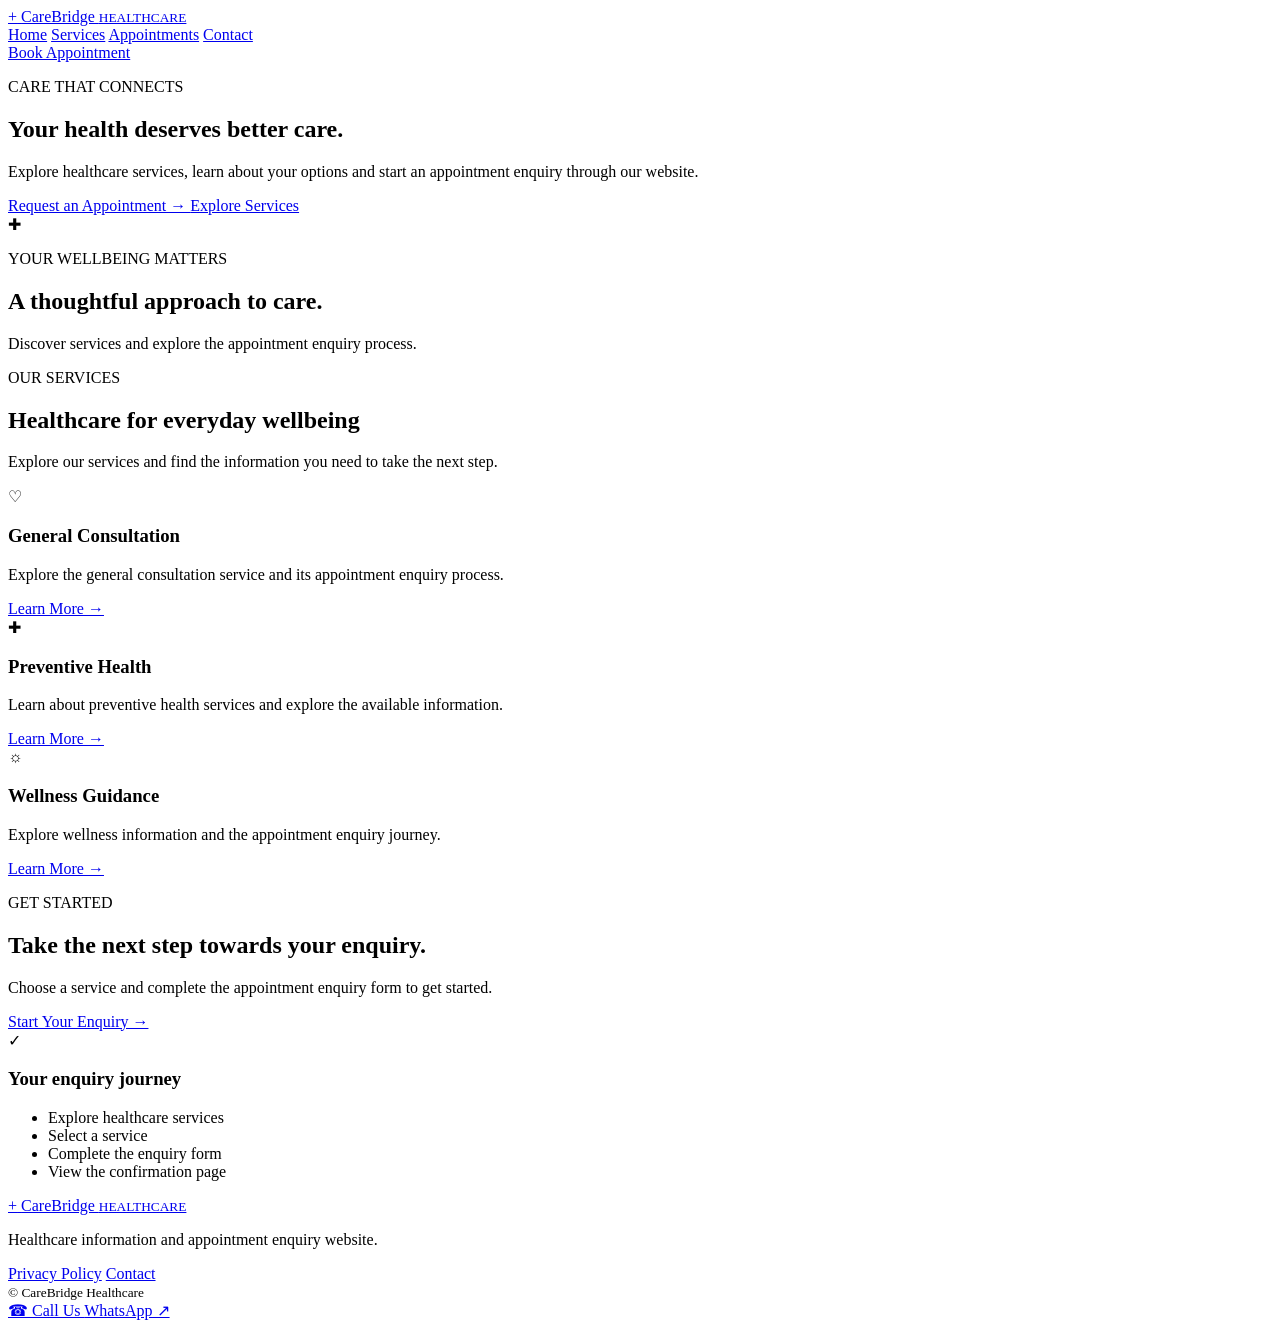
==== index.html @ a7797cac "Create index.html" ====
<!DOCTYPE html>
<html lang="en">
<head>
  <meta charset="UTF-8">
  <meta name="viewport" content="width=device-width, initial-scale=1.0">
  <title>CareBridge Healthcare | Quality Care</title>
  <meta name="description" content="Explore healthcare services and appointment enquiries at CareBridge Healthcare.">
  <link rel="stylesheet" href="assets/style.css">

  <!-- Google Tag Manager code yahan baad mein add karenge -->
  <script>
    window.dataLayer = window.dataLayer || [];
    window.dataLayer.push({
      event: "demo_page_context",
      page_type: "home"
    });
  </script>
</head>

<body>

  <header class="site-header">
    <a href="index.html" class="brand">
      <span class="brand-icon">+</span>
      <span>CareBridge <small>HEALTHCARE</small></span>
    </a>

    <nav class="navigation">
      <a href="index.html" class="active">Home</a>
      <a href="services.html">Services</a>
      <a href="appointment.html">Appointments</a>
      <a href="contact.html">Contact</a>
    </nav>

    <a href="appointment.html"
       class="button button-primary"
       data-track="header_book_appointment">
      Book Appointment
    </a>
  </header>

  <main>
    <section class="hero">
      <div class="hero-content">
        <p class="eyebrow">CARE THAT CONNECTS</p>

        <h1>Your health deserves <span>better care.</span></h1>

        <p class="hero-description">
          Explore healthcare services, learn about your options
          and start an appointment enquiry through our website.
        </p>

        <div class="hero-actions">
          <a href="appointment.html"
             class="button button-primary"
             data-track="hero_book_appointment">
            Request an Appointment →
          </a>

          <a href="services.html"
             class="text-link"
             data-track="hero_view_services">
            Explore Services
          </a>
        </div>
      </div>

      <div class="hero-visual">
        <div class="health-card">
          <div class="health-symbol">✚</div>
          <p class="eyebrow">YOUR WELLBEING MATTERS</p>
          <h2>A thoughtful approach to care.</h2>
          <p>
            Discover services and explore the appointment
            enquiry process.
          </p>
        </div>
      </div>
    </section>

    <section class="section services-section">
      <div class="section-heading">
        <p class="eyebrow">OUR SERVICES</p>
        <h2>Healthcare for everyday wellbeing</h2>
        <p>
          Explore our services and find the information
          you need to take the next step.
        </p>
      </div>

      <div class="service-grid">
        <article class="service-card">
          <div class="service-icon mint">♡</div>
          <h3>General Consultation</h3>
          <p>
            Explore the general consultation service and
            its appointment enquiry process.
          </p>
          <a href="services.html#general"
             class="card-link"
             data-track="service_general_click">
            Learn More →
          </a>
        </article>

        <article class="service-card">
          <div class="service-icon peach">✚</div>
          <h3>Preventive Health</h3>
          <p>
            Learn about preventive health services and
            explore the available information.
          </p>
          <a href="services.html#preventive"
             class="card-link"
             data-track="service_preventive_click">
            Learn More →
          </a>
        </article>

        <article class="service-card">
          <div class="service-icon blue">☼</div>
          <h3>Wellness Guidance</h3>
          <p>
            Explore wellness information and the
            appointment enquiry journey.
          </p>
          <a href="services.html#wellness"
             class="card-link"
             data-track="service_wellness_click">
            Learn More →
          </a>
        </article>
      </div>
    </section>

    <section class="section appointment-section">
      <div class="appointment-content">
        <p class="eyebrow">GET STARTED</p>
        <h2>Take the next step towards your enquiry.</h2>
        <p>
          Choose a service and complete the appointment
          enquiry form to get started.
        </p>

        <a href="appointment.html"
           class="button button-primary"
           data-track="homepage_appointment_cta">
          Start Your Enquiry →
        </a>
      </div>

      <div class="appointment-panel">
        <div class="panel-icon">✓</div>
        <h3>Your enquiry journey</h3>
        <ul>
          <li>Explore healthcare services</li>
          <li>Select a service</li>
          <li>Complete the enquiry form</li>
          <li>View the confirmation page</li>
        </ul>
      </div>
    </section>
  </main>

  <footer class="site-footer">
    <a href="index.html" class="brand footer-brand">
      <span class="brand-icon">+</span>
      <span>CareBridge <small>HEALTHCARE</small></span>
    </a>

    <p>
      Healthcare information and appointment enquiry website.
    </p>

    <div class="footer-links">
      <a href="privacy.html">Privacy Policy</a>
      <a href="contact.html">Contact</a>
    </div>

    <small>© <span id="current-year"></span> CareBridge Healthcare</small>
  </footer>

  <div class="sticky-contact">
    <a href="tel:+911234567890"
       data-track="phone_click"
       data-contact-type="phone">
      ☎ Call Us
    </a>

    <a href="https://wa.me/911234567890"
       target="_blank"
       rel="noopener"
       data-track="whatsapp_click"
       data-contact-type="whatsapp">
      WhatsApp ↗
    </a>
  </div>

  <script src="assets/site.js"></script>
</body>
</html>
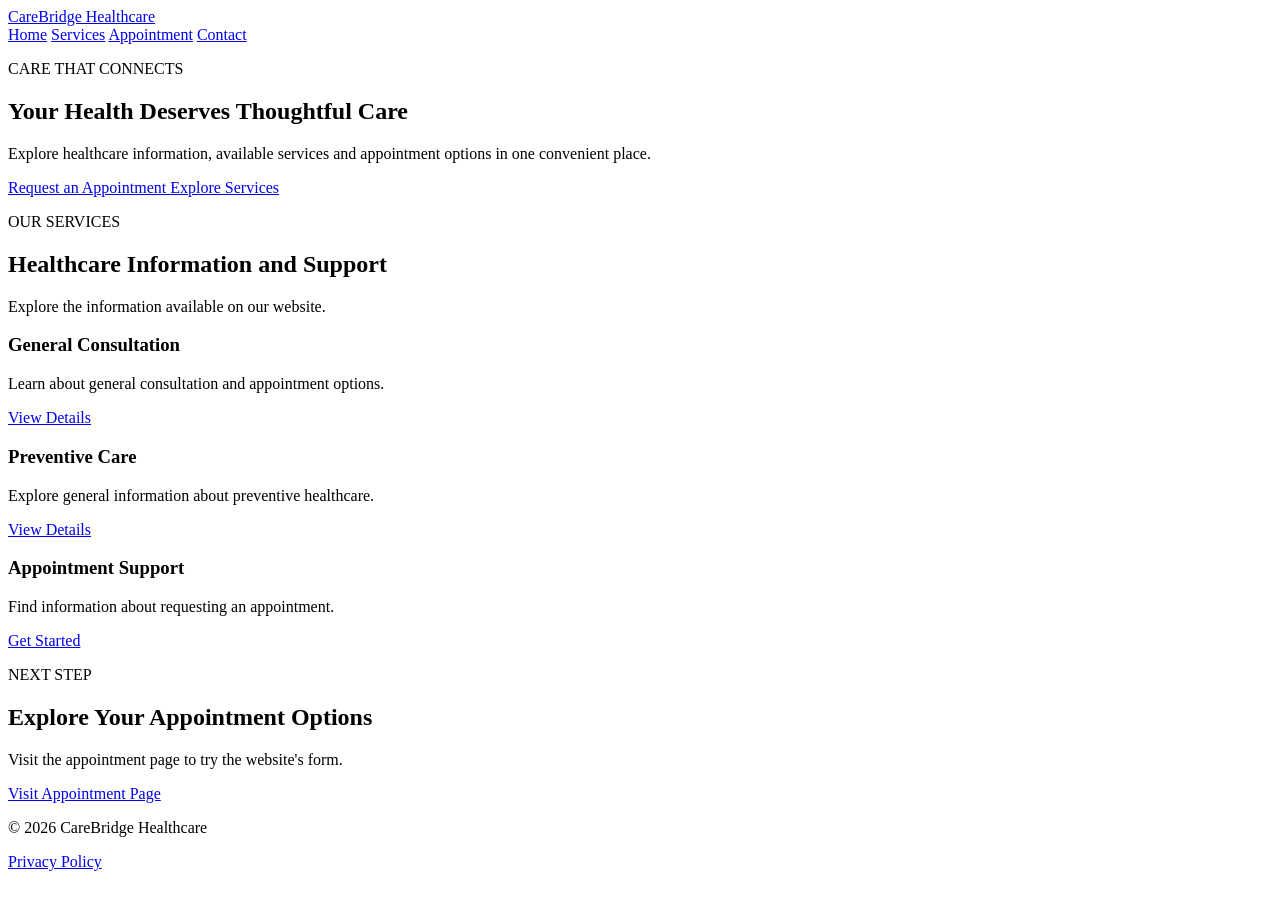
==== commit d0716cad: "Update index.html" ====
--- a/index.html
+++ b/index.html
@@ -4,200 +4,139 @@
 <head>
   <meta charset="UTF-8">
   <meta name="viewport" content="width=device-width, initial-scale=1.0">
+
   <title>CareBridge Healthcare | Quality Care</title>
-  <meta name="description" content="Explore healthcare services and appointment enquiries at CareBridge Healthcare.">
+  <meta name="description" content="Explore healthcare services and appointment information at CareBridge Healthcare.">
+
+  <!-- Google Tag Manager -->
+  <script>
+    (function(w,d,s,l,i){w[l]=w[l]||[];w[l].push({'gtm.start':
+    new Date().getTime(),event:'gtm.js'});var f=d.getElementsByTagName(s)[0],
+    j=d.createElement(s),dl=l!='dataLayer'?'&l='+l:'';j.async=true;j.src=
+    'https://www.googletagmanager.com/gtm.js?id='+i+dl;f.parentNode.insertBefore(j,f);
+    })(window,document,'script','dataLayer','GTM-T838QF4X');
+  </script>
+  <!-- End Google Tag Manager -->
+
   <link rel="stylesheet" href="assets/style.css">
-
-  <!-- Google Tag Manager code yahan baad mein add karenge -->
-  <script>
-    window.dataLayer = window.dataLayer || [];
-    window.dataLayer.push({
-      event: "demo_page_context",
-      page_type: "home"
-    });
-  </script>
 </head>
 
 <body>
+  <!-- Google Tag Manager (noscript) -->
+  <noscript>
+    <iframe
+      src="https://www.googletagmanager.com/ns.html?id=GTM-T838QF4X"
+      height="0"
+      width="0"
+      style="display:none;visibility:hidden">
+    </iframe>
+  </noscript>
+  <!-- End Google Tag Manager (noscript) -->
 
   <header class="site-header">
-    <a href="index.html" class="brand">
-      <span class="brand-icon">+</span>
-      <span>CareBridge <small>HEALTHCARE</small></span>
-    </a>
+    <div class="container nav-wrap">
+      <a class="brand" href="index.html">CareBridge Healthcare</a>
 
-    <nav class="navigation">
-      <a href="index.html" class="active">Home</a>
-      <a href="services.html">Services</a>
-      <a href="appointment.html">Appointments</a>
-      <a href="contact.html">Contact</a>
-    </nav>
-
-    <a href="appointment.html"
-       class="button button-primary"
-       data-track="header_book_appointment">
-      Book Appointment
-    </a>
+      <nav aria-label="Main navigation">
+        <a href="index.html">Home</a>
+        <a href="services.html">Services</a>
+        <a href="appointment.html">Appointment</a>
+        <a href="contact.html">Contact</a>
+      </nav>
+    </div>
   </header>
 
   <main>
     <section class="hero">
-      <div class="hero-content">
-        <p class="eyebrow">CARE THAT CONNECTS</p>
+      <div class="container hero-content">
+        <div>
+          <p class="eyebrow">CARE THAT CONNECTS</p>
+          <h1>Your Health Deserves Thoughtful Care</h1>
+          <p>
+            Explore healthcare information, available services and
+            appointment options in one convenient place.
+          </p>
 
-        <h1>Your health deserves <span>better care.</span></h1>
+          <div class="hero-actions">
+            <a class="btn btn-primary" href="appointment.html"
+               data-track="appointment_click">
+              Request an Appointment
+            </a>
 
-        <p class="hero-description">
-          Explore healthcare services, learn about your options
-          and start an appointment enquiry through our website.
-        </p>
-
-        <div class="hero-actions">
-          <a href="appointment.html"
-             class="button button-primary"
-             data-track="hero_book_appointment">
-            Request an Appointment →
-          </a>
-
-          <a href="services.html"
-             class="text-link"
-             data-track="hero_view_services">
-            Explore Services
-          </a>
-        </div>
-      </div>
-
-      <div class="hero-visual">
-        <div class="health-card">
-          <div class="health-symbol">✚</div>
-          <p class="eyebrow">YOUR WELLBEING MATTERS</p>
-          <h2>A thoughtful approach to care.</h2>
-          <p>
-            Discover services and explore the appointment
-            enquiry process.
-          </p>
+            <a class="btn btn-secondary" href="services.html"
+               data-track="services_click">
+              Explore Services
+            </a>
+          </div>
         </div>
       </div>
     </section>
 
-    <section class="section services-section">
-      <div class="section-heading">
-        <p class="eyebrow">OUR SERVICES</p>
-        <h2>Healthcare for everyday wellbeing</h2>
-        <p>
-          Explore our services and find the information
-          you need to take the next step.
-        </p>
-      </div>
+    <section class="section">
+      <div class="container">
+        <div class="section-heading">
+          <p class="eyebrow">OUR SERVICES</p>
+          <h2>Healthcare Information and Support</h2>
+          <p>Explore the information available on our website.</p>
+        </div>
 
-      <div class="service-grid">
-        <article class="service-card">
-          <div class="service-icon mint">♡</div>
-          <h3>General Consultation</h3>
-          <p>
-            Explore the general consultation service and
-            its appointment enquiry process.
-          </p>
-          <a href="services.html#general"
-             class="card-link"
-             data-track="service_general_click">
-            Learn More →
-          </a>
-        </article>
+        <div class="service-grid">
+          <article class="service-card">
+            <h3>General Consultation</h3>
+            <p>Learn about general consultation and appointment options.</p>
+            <a href="services.html"
+               data-track="service_click"
+               data-service="general_consultation">
+              View Details
+            </a>
+          </article>
 
-        <article class="service-card">
-          <div class="service-icon peach">✚</div>
-          <h3>Preventive Health</h3>
-          <p>
-            Learn about preventive health services and
-            explore the available information.
-          </p>
-          <a href="services.html#preventive"
-             class="card-link"
-             data-track="service_preventive_click">
-            Learn More →
-          </a>
-        </article>
+          <article class="service-card">
+            <h3>Preventive Care</h3>
+            <p>Explore general information about preventive healthcare.</p>
+            <a href="services.html"
+               data-track="service_click"
+               data-service="preventive_care">
+              View Details
+            </a>
+          </article>
 
-        <article class="service-card">
-          <div class="service-icon blue">☼</div>
-          <h3>Wellness Guidance</h3>
-          <p>
-            Explore wellness information and the
-            appointment enquiry journey.
-          </p>
-          <a href="services.html#wellness"
-             class="card-link"
-             data-track="service_wellness_click">
-            Learn More →
-          </a>
-        </article>
+          <article class="service-card">
+            <h3>Appointment Support</h3>
+            <p>Find information about requesting an appointment.</p>
+            <a href="appointment.html"
+               data-track="appointment_click">
+              Get Started
+            </a>
+          </article>
+        </div>
       </div>
     </section>
 
-    <section class="section appointment-section">
-      <div class="appointment-content">
-        <p class="eyebrow">GET STARTED</p>
-        <h2>Take the next step towards your enquiry.</h2>
-        <p>
-          Choose a service and complete the appointment
-          enquiry form to get started.
-        </p>
+    <section class="section section-soft">
+      <div class="container cta-box">
+        <div>
+          <p class="eyebrow">NEXT STEP</p>
+          <h2>Explore Your Appointment Options</h2>
+          <p>Visit the appointment page to try the website's form.</p>
+        </div>
 
-        <a href="appointment.html"
-           class="button button-primary"
-           data-track="homepage_appointment_cta">
-          Start Your Enquiry →
+        <a class="btn btn-primary" href="appointment.html"
+           data-track="appointment_click">
+          Visit Appointment Page
         </a>
-      </div>
-
-      <div class="appointment-panel">
-        <div class="panel-icon">✓</div>
-        <h3>Your enquiry journey</h3>
-        <ul>
-          <li>Explore healthcare services</li>
-          <li>Select a service</li>
-          <li>Complete the enquiry form</li>
-          <li>View the confirmation page</li>
-        </ul>
       </div>
     </section>
   </main>
 
   <footer class="site-footer">
-    <a href="index.html" class="brand footer-brand">
-      <span class="brand-icon">+</span>
-      <span>CareBridge <small>HEALTHCARE</small></span>
-    </a>
-
-    <p>
-      Healthcare information and appointment enquiry website.
-    </p>
-
-    <div class="footer-links">
+    <div class="container footer-content">
+      <p>© 2026 CareBridge Healthcare</p>
       <a href="privacy.html">Privacy Policy</a>
-      <a href="contact.html">Contact</a>
     </div>
-
-    <small>© <span id="current-year"></span> CareBridge Healthcare</small>
   </footer>
 
-  <div class="sticky-contact">
-    <a href="tel:+911234567890"
-       data-track="phone_click"
-       data-contact-type="phone">
-      ☎ Call Us
-    </a>
-
-    <a href="https://wa.me/911234567890"
-       target="_blank"
-       rel="noopener"
-       data-track="whatsapp_click"
-       data-contact-type="whatsapp">
-      WhatsApp ↗
-    </a>
-  </div>
-
+  <!-- Website tracking JavaScript will be added separately -->
   <script src="assets/site.js"></script>
 </body>
 </html>
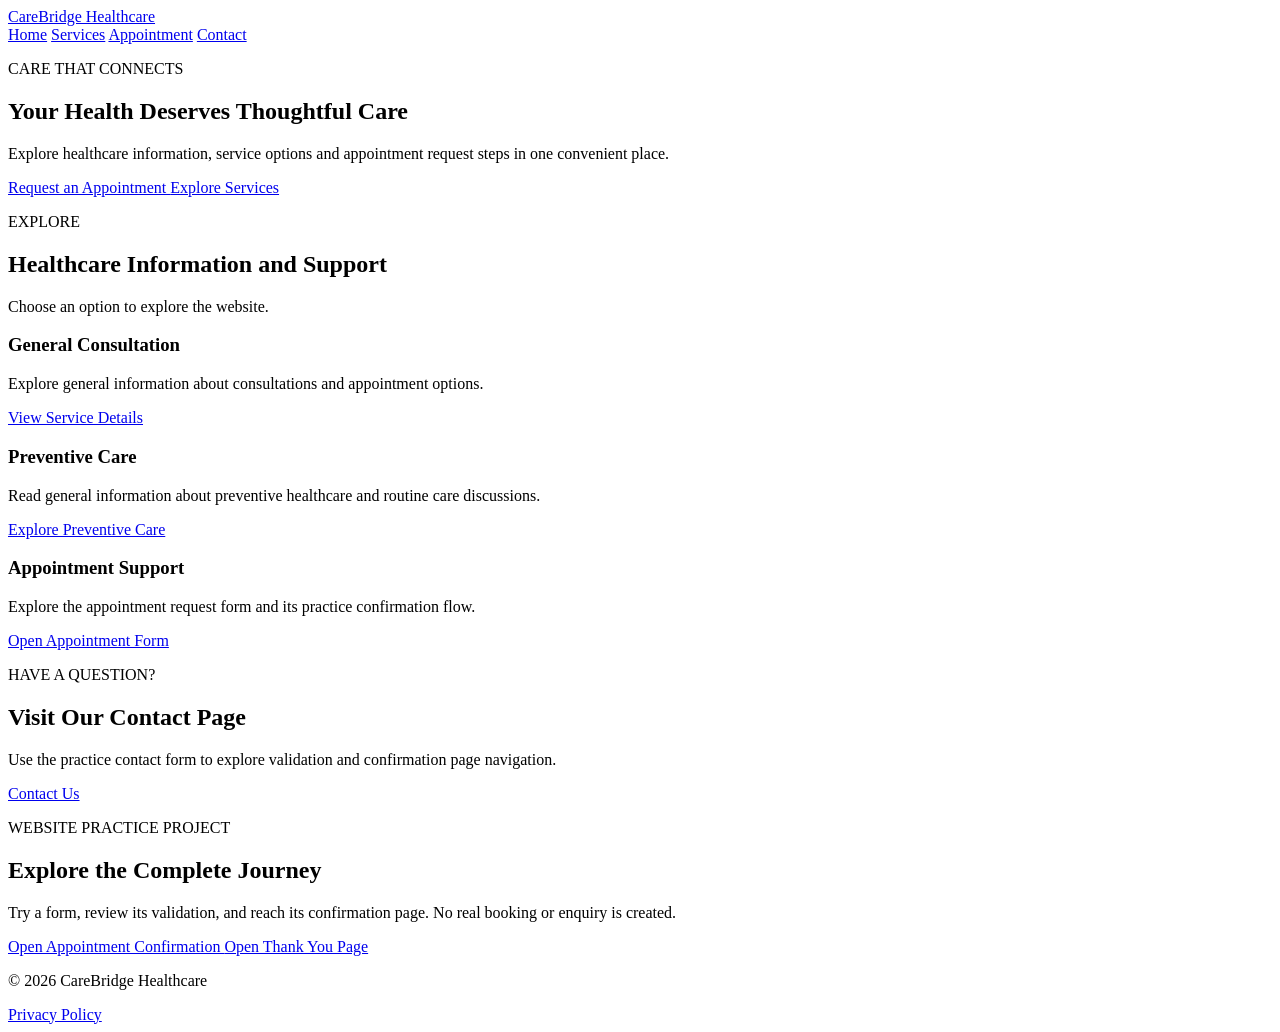
==== commit 08dad45f: "Update index.html" ====
--- a/index.html
+++ b/index.html
@@ -4,9 +4,8 @@
 <head>
   <meta charset="UTF-8">
   <meta name="viewport" content="width=device-width, initial-scale=1.0">
-
-  <title>CareBridge Healthcare | Quality Care</title>
-  <meta name="description" content="Explore healthcare services and appointment information at CareBridge Healthcare.">
+  <title>CareBridge Healthcare | Healthcare Information</title>
+  <meta name="description" content="Explore healthcare information, service options and appointment form practice at CareBridge Healthcare.">
 
   <!-- Google Tag Manager -->
   <script>
@@ -24,21 +23,16 @@
 <body>
   <!-- Google Tag Manager (noscript) -->
   <noscript>
-    <iframe
-      src="https://www.googletagmanager.com/ns.html?id=GTM-T838QF4X"
-      height="0"
-      width="0"
-      style="display:none;visibility:hidden">
-    </iframe>
+    <iframe src="https://www.googletagmanager.com/ns.html?id=GTM-T838QF4X"
+      height="0" width="0" style="display:none;visibility:hidden"></iframe>
   </noscript>
   <!-- End Google Tag Manager (noscript) -->
 
   <header class="site-header">
     <div class="container nav-wrap">
       <a class="brand" href="index.html">CareBridge Healthcare</a>
-
       <nav aria-label="Main navigation">
-        <a href="index.html">Home</a>
+        <a href="index.html" aria-current="page">Home</a>
         <a href="services.html">Services</a>
         <a href="appointment.html">Appointment</a>
         <a href="contact.html">Contact</a>
@@ -53,17 +47,19 @@
           <p class="eyebrow">CARE THAT CONNECTS</p>
           <h1>Your Health Deserves Thoughtful Care</h1>
           <p>
-            Explore healthcare information, available services and
-            appointment options in one convenient place.
+            Explore healthcare information, service options and
+            appointment request steps in one convenient place.
           </p>
 
           <div class="hero-actions">
-            <a class="btn btn-primary" href="appointment.html"
+            <a class="btn btn-primary"
+               href="appointment.html"
                data-track="appointment_click">
               Request an Appointment
             </a>
 
-            <a class="btn btn-secondary" href="services.html"
+            <a class="btn btn-secondary"
+               href="services.html"
                data-track="services_click">
               Explore Services
             </a>
@@ -75,38 +71,47 @@
     <section class="section">
       <div class="container">
         <div class="section-heading">
-          <p class="eyebrow">OUR SERVICES</p>
+          <p class="eyebrow">EXPLORE</p>
           <h2>Healthcare Information and Support</h2>
-          <p>Explore the information available on our website.</p>
+          <p>Choose an option to explore the website.</p>
         </div>
 
         <div class="service-grid">
           <article class="service-card">
             <h3>General Consultation</h3>
-            <p>Learn about general consultation and appointment options.</p>
+            <p>
+              Explore general information about consultations
+              and appointment options.
+            </p>
             <a href="services.html"
                data-track="service_click"
                data-service="general_consultation">
-              View Details
+              View Service Details
             </a>
           </article>
 
           <article class="service-card">
             <h3>Preventive Care</h3>
-            <p>Explore general information about preventive healthcare.</p>
+            <p>
+              Read general information about preventive healthcare
+              and routine care discussions.
+            </p>
             <a href="services.html"
                data-track="service_click"
                data-service="preventive_care">
-              View Details
+              Explore Preventive Care
             </a>
           </article>
 
           <article class="service-card">
             <h3>Appointment Support</h3>
-            <p>Find information about requesting an appointment.</p>
+            <p>
+              Explore the appointment request form and its
+              practice confirmation flow.
+            </p>
             <a href="appointment.html"
                data-track="appointment_click">
-              Get Started
+              Open Appointment Form
             </a>
           </article>
         </div>
@@ -116,15 +121,46 @@
     <section class="section section-soft">
       <div class="container cta-box">
         <div>
-          <p class="eyebrow">NEXT STEP</p>
-          <h2>Explore Your Appointment Options</h2>
-          <p>Visit the appointment page to try the website's form.</p>
+          <p class="eyebrow">HAVE A QUESTION?</p>
+          <h2>Visit Our Contact Page</h2>
+          <p>
+            Use the practice contact form to explore validation
+            and confirmation page navigation.
+          </p>
         </div>
 
-        <a class="btn btn-primary" href="appointment.html"
-           data-track="appointment_click">
-          Visit Appointment Page
+        <a class="btn btn-primary"
+           href="contact.html"
+           data-track="contact_click">
+          Contact Us
         </a>
+      </div>
+    </section>
+
+    <section class="section">
+      <div class="container">
+        <div class="section-heading">
+          <p class="eyebrow">WEBSITE PRACTICE PROJECT</p>
+          <h2>Explore the Complete Journey</h2>
+          <p>
+            Try a form, review its validation, and reach its
+            confirmation page. No real booking or enquiry is created.
+          </p>
+        </div>
+
+        <div class="hero-actions" style="justify-content:center">
+          <a class="btn btn-secondary"
+             href="appointment-confirmation.html"
+             data-track="appointment_confirmation_test">
+            Open Appointment Confirmation
+          </a>
+
+          <a class="btn btn-secondary"
+             href="thank-you.html"
+             data-track="thankyou_test">
+            Open Thank You Page
+          </a>
+        </div>
       </div>
     </section>
   </main>
@@ -136,7 +172,6 @@
     </div>
   </footer>
 
-  <!-- Website tracking JavaScript will be added separately -->
   <script src="assets/site.js"></script>
 </body>
 </html>
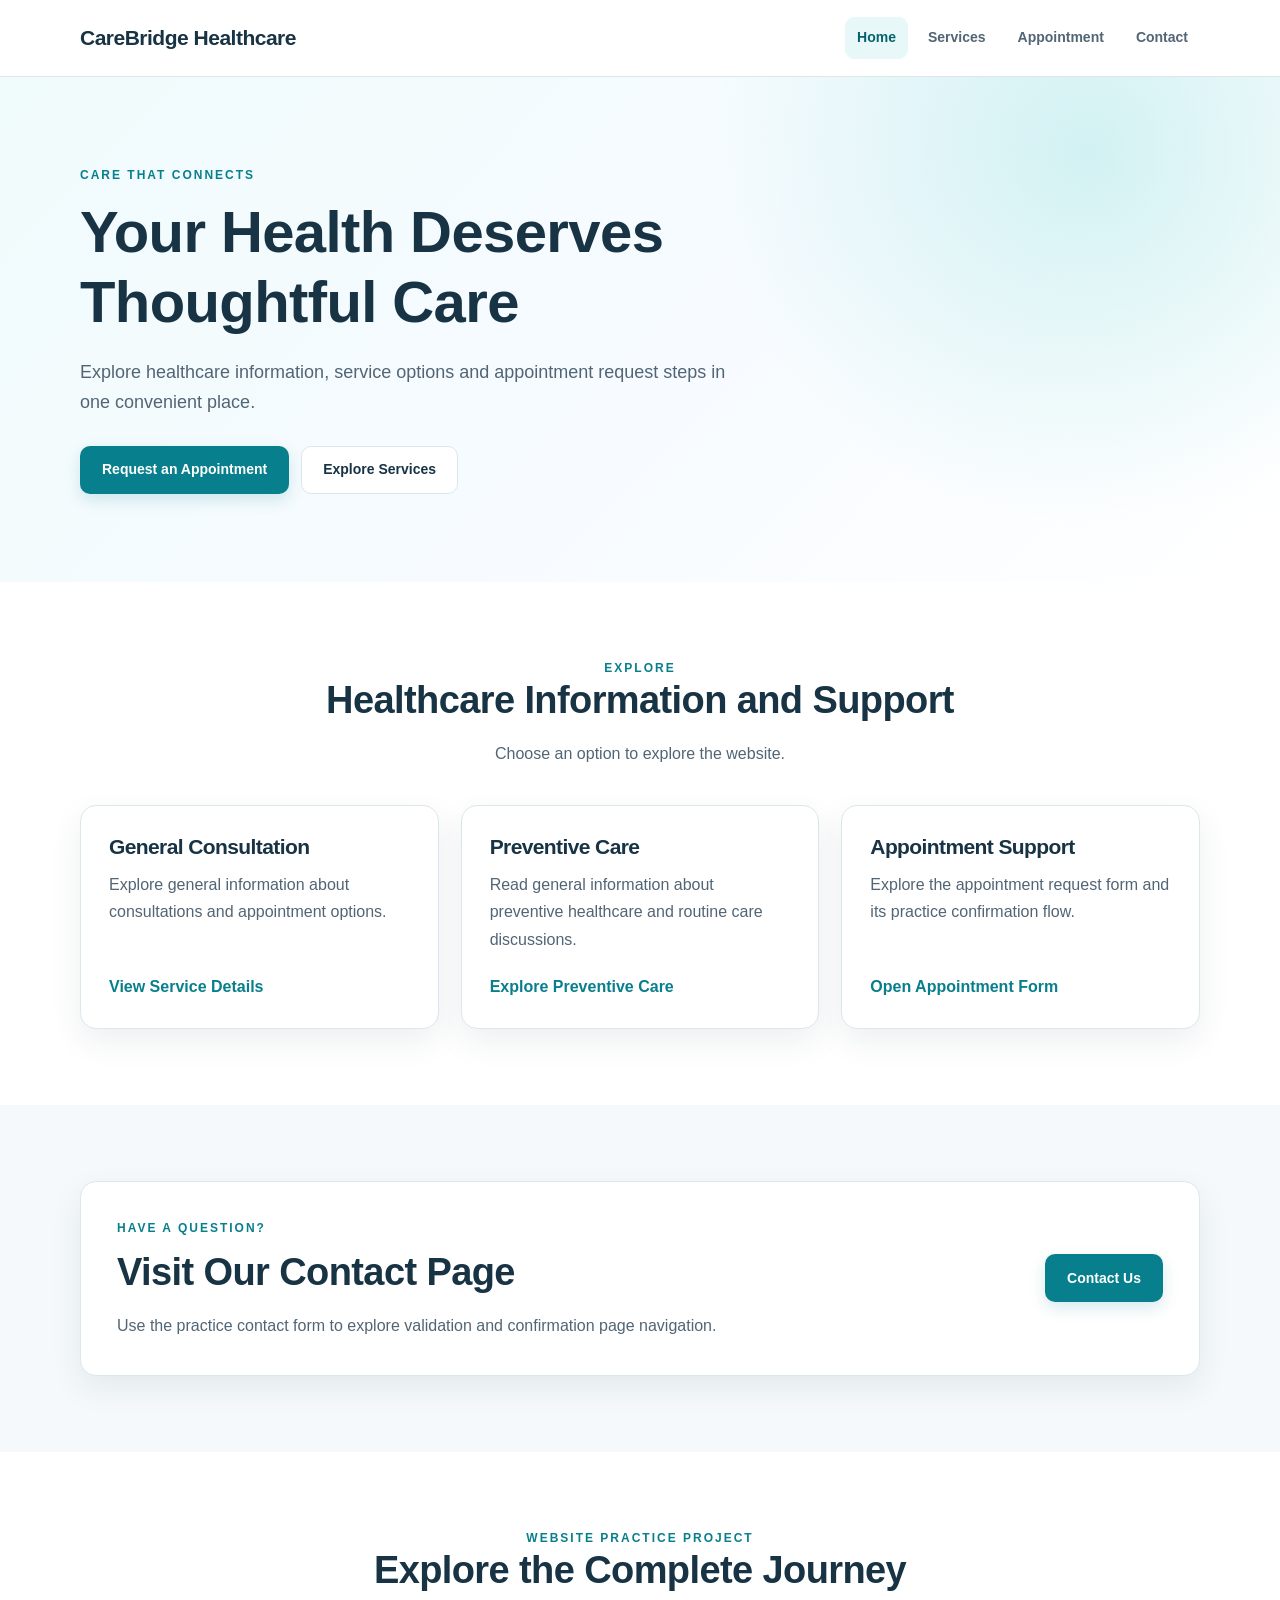
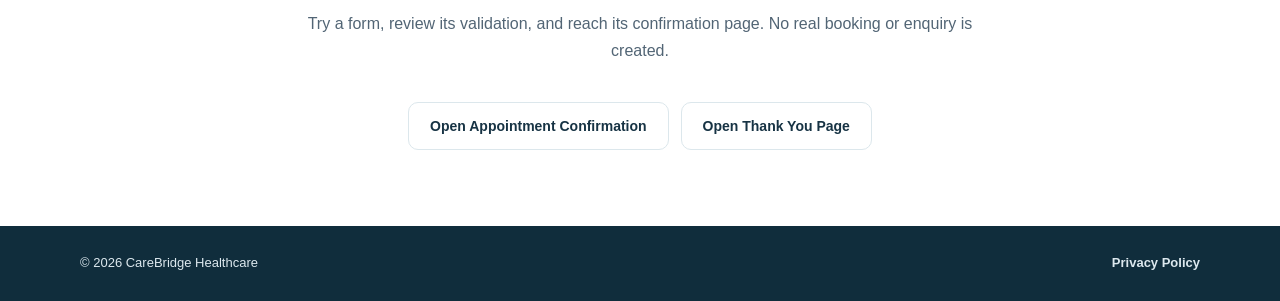
==== commit 3147b1f7: "Update index.html" ====
--- a/index.html
+++ b/index.html
@@ -4,6 +4,7 @@
 <head>
   <meta charset="UTF-8">
   <meta name="viewport" content="width=device-width, initial-scale=1.0">
+
   <title>CareBridge Healthcare | Healthcare Information</title>
   <meta name="description" content="Explore healthcare information, service options and appointment form practice at CareBridge Healthcare.">
 
@@ -17,7 +18,8 @@
   </script>
   <!-- End Google Tag Manager -->
 
-  <link rel="stylesheet" href="assets/style.css">
+  <!-- CSS file is in the repository root -->
+  <link rel="stylesheet" href="style.css">
 </head>
 
 <body>
@@ -31,6 +33,7 @@
   <header class="site-header">
     <div class="container nav-wrap">
       <a class="brand" href="index.html">CareBridge Healthcare</a>
+
       <nav aria-label="Main navigation">
         <a href="index.html" aria-current="page">Home</a>
         <a href="services.html">Services</a>
@@ -172,6 +175,7 @@
     </div>
   </footer>
 
-  <script src="assets/site.js"></script>
+  <!-- JavaScript file is in the repository root -->
+  <script src="site.js"></script>
 </body>
 </html>
--- a/style.css
+++ b/style.css
@@ -0,0 +1,595 @@
+
+/* =========================================
+   CareBridge Healthcare - Main Stylesheet
+   ========================================= */
+
+:root {
+  --primary: #087f8c;
+  --primary-dark: #06636d;
+  --secondary: #e8f7f7;
+  --heading: #173344;
+  --text: #526575;
+  --background: #ffffff;
+  --surface: #f5f9fb;
+  --border: #dce7ec;
+  --success: #147d55;
+  --shadow: 0 12px 32px rgba(23, 51, 68, 0.08);
+  --radius: 16px;
+  --container: 1120px;
+}
+
+* {
+  box-sizing: border-box;
+}
+
+html {
+  scroll-behavior: smooth;
+}
+
+body {
+  margin: 0;
+  font-family: Arial, Helvetica, sans-serif;
+  color: var(--text);
+  background: var(--background);
+  line-height: 1.7;
+}
+
+img {
+  display: block;
+  max-width: 100%;
+}
+
+a {
+  color: var(--primary);
+  text-decoration: none;
+}
+
+a:hover {
+  color: var(--primary-dark);
+}
+
+button,
+input,
+select,
+textarea {
+  font: inherit;
+}
+
+button,
+a {
+  -webkit-tap-highlight-color: transparent;
+}
+
+:focus-visible {
+  outline: 3px solid #f0b429;
+  outline-offset: 3px;
+}
+
+.container {
+  width: min(var(--container), calc(100% - 40px));
+  margin-inline: auto;
+}
+
+/* Header and navigation */
+
+.site-header {
+  position: sticky;
+  top: 0;
+  z-index: 100;
+  background: rgba(255, 255, 255, 0.97);
+  border-bottom: 1px solid var(--border);
+  backdrop-filter: blur(12px);
+}
+
+.nav-wrap {
+  min-height: 76px;
+  display: flex;
+  align-items: center;
+  justify-content: space-between;
+  gap: 24px;
+}
+
+.brand {
+  color: var(--heading);
+  font-size: 21px;
+  font-weight: 800;
+  letter-spacing: -0.5px;
+  white-space: nowrap;
+}
+
+.site-header nav {
+  display: flex;
+  align-items: center;
+  justify-content: flex-end;
+  flex-wrap: wrap;
+  gap: 8px;
+}
+
+.site-header nav a {
+  color: var(--text);
+  font-size: 14px;
+  font-weight: 700;
+  padding: 9px 12px;
+  border-radius: 9px;
+  transition: background 0.2s ease, color 0.2s ease;
+}
+
+.site-header nav a:hover,
+.site-header nav a[aria-current="page"] {
+  color: var(--primary-dark);
+  background: var(--secondary);
+}
+
+/* Hero section */
+
+.hero {
+  position: relative;
+  overflow: hidden;
+  padding: 88px 0;
+  background:
+    radial-gradient(
+      circle at 85% 15%,
+      rgba(110, 214, 210, 0.28),
+      transparent 32%
+    ),
+    linear-gradient(135deg, #f0fbfc 0%, #f7fbff 55%, #ffffff 100%);
+}
+
+.hero-content {
+  position: relative;
+  z-index: 1;
+}
+
+.hero-content > div {
+  max-width: 760px;
+}
+
+.eyebrow {
+  margin: 0 0 12px;
+  color: var(--primary);
+  font-size: 12px;
+  font-weight: 800;
+  letter-spacing: 2px;
+  text-transform: uppercase;
+}
+
+h1,
+h2,
+h3 {
+  color: var(--heading);
+  line-height: 1.2;
+  letter-spacing: -0.6px;
+}
+
+h1 {
+  max-width: 800px;
+  margin: 0 0 20px;
+  font-size: clamp(36px, 5vw, 58px);
+}
+
+h2 {
+  margin: 0 0 16px;
+  font-size: clamp(27px, 3vw, 38px);
+}
+
+h3 {
+  margin: 0 0 12px;
+  font-size: 21px;
+}
+
+.hero p:not(.eyebrow) {
+  max-width: 650px;
+  font-size: 18px;
+}
+
+.hero-actions {
+  display: flex;
+  flex-wrap: wrap;
+  gap: 12px;
+  margin-top: 28px;
+}
+
+/* Buttons */
+
+.btn {
+  display: inline-flex;
+  align-items: center;
+  justify-content: center;
+  min-height: 48px;
+  padding: 12px 21px;
+  border: 1px solid transparent;
+  border-radius: 10px;
+  font-weight: 700;
+  font-size: 14px;
+  line-height: 1.4;
+  text-align: center;
+  cursor: pointer;
+  transition:
+    transform 0.2s ease,
+    background 0.2s ease,
+    box-shadow 0.2s ease;
+}
+
+.btn:hover {
+  transform: translateY(-2px);
+}
+
+.btn-primary {
+  color: #ffffff;
+  background: var(--primary);
+  box-shadow: 0 6px 16px rgba(8, 127, 140, 0.16);
+}
+
+.btn-primary:hover {
+  color: #ffffff;
+  background: var(--primary-dark);
+}
+
+.btn-secondary {
+  color: var(--heading);
+  background: #ffffff;
+  border-color: var(--border);
+}
+
+.btn-secondary:hover {
+  color: var(--primary-dark);
+  background: var(--secondary);
+}
+
+/* General sections */
+
+.section {
+  padding: 76px 0;
+}
+
+.section-soft {
+  background: var(--surface);
+}
+
+.section-heading {
+  max-width: 700px;
+  margin: 0 auto 38px;
+  text-align: center;
+}
+
+.section-heading p {
+  margin-bottom: 0;
+}
+
+/* Service cards */
+
+.service-grid {
+  display: grid;
+  grid-template-columns: repeat(3, minmax(0, 1fr));
+  gap: 22px;
+}
+
+.service-card {
+  display: flex;
+  flex-direction: column;
+  align-items: flex-start;
+  min-width: 0;
+  padding: 28px;
+  background: #ffffff;
+  border: 1px solid var(--border);
+  border-radius: var(--radius);
+  box-shadow: var(--shadow);
+  transition: transform 0.2s ease, border-color 0.2s ease;
+}
+
+.service-card:hover {
+  transform: translateY(-4px);
+  border-color: #a5d7d9;
+}
+
+.service-card p {
+  flex: 1;
+  margin: 0 0 20px;
+}
+
+.service-card a {
+  font-weight: 700;
+}
+
+/* Call-to-action */
+
+.cta-box {
+  display: flex;
+  align-items: center;
+  justify-content: space-between;
+  gap: 28px;
+  padding: 36px;
+  background: #ffffff;
+  border: 1px solid var(--border);
+  border-radius: var(--radius);
+  box-shadow: var(--shadow);
+}
+
+.cta-box h2 {
+  margin-bottom: 10px;
+}
+
+.cta-box p:last-child {
+  margin-bottom: 0;
+}
+
+/* Forms */
+
+.contact-form {
+  width: min(100%, 720px);
+  margin: 0 auto;
+  padding: 32px;
+  background: #ffffff;
+  border: 1px solid var(--border);
+  border-radius: var(--radius);
+  box-shadow: var(--shadow);
+}
+
+.form-group {
+  display: flex;
+  flex-direction: column;
+  gap: 7px;
+  margin-bottom: 22px;
+}
+
+.form-group label {
+  color: var(--heading);
+  font-size: 14px;
+  font-weight: 700;
+}
+
+.form-group input,
+.form-group select,
+.form-group textarea {
+  width: 100%;
+  min-height: 48px;
+  padding: 12px 14px;
+  color: var(--heading);
+  background: #ffffff;
+  border: 1px solid #cbd9e0;
+  border-radius: 9px;
+  transition: border-color 0.2s ease, box-shadow 0.2s ease;
+}
+
+.form-group textarea {
+  min-height: 130px;
+  resize: vertical;
+}
+
+.form-group input:focus,
+.form-group select:focus,
+.form-group textarea:focus {
+  outline: none;
+  border-color: var(--primary);
+  box-shadow: 0 0 0 3px rgba(8, 127, 140, 0.12);
+}
+
+.form-group input::placeholder,
+.form-group textarea::placeholder {
+  color: #8798a4;
+}
+
+.form-notice {
+  margin: 10px 0 22px;
+  padding: 14px 16px;
+  color: #536875;
+  background: #f1f7fa;
+  border-left: 4px solid var(--primary);
+  border-radius: 6px;
+  font-size: 13px;
+}
+
+.contact-form button[type="submit"] {
+  width: 100%;
+}
+
+#form-error,
+#contact-error {
+  color: #b42318;
+  font-size: 14px;
+  font-weight: 700;
+}
+
+/* Confirmation pages */
+
+.confirmation-card {
+  width: min(100%, 760px);
+  margin: 0 auto;
+  padding: 52px 36px;
+  text-align: center;
+  background: #ffffff;
+  border: 1px solid var(--border);
+  border-radius: 20px;
+  box-shadow: var(--shadow);
+}
+
+.confirmation-icon {
+  display: flex;
+  align-items: center;
+  justify-content: center;
+  width: 72px;
+  height: 72px;
+  margin: 0 auto 24px;
+  color: var(--success);
+  background: #e6f7ef;
+  border-radius: 50%;
+  font-size: 38px;
+  font-weight: 800;
+}
+
+.confirmation-card .eyebrow {
+  margin-bottom: 10px;
+}
+
+.confirmation-card h1 {
+  margin-inline: auto;
+  font-size: clamp(34px, 5vw, 48px);
+}
+
+.confirmation-card > p:not(.eyebrow) {
+  max-width: 570px;
+  margin: 14px auto;
+}
+
+.confirmation-card .hero-actions {
+  justify-content: center;
+}
+
+/* Privacy page */
+
+.privacy-content {
+  max-width: 850px;
+}
+
+.privacy-content h2 {
+  margin-top: 34px;
+  font-size: 24px;
+}
+
+.privacy-content h2:first-child {
+  margin-top: 0;
+}
+
+.privacy-content p {
+  margin-bottom: 18px;
+}
+
+/* Footer */
+
+.site-footer {
+  padding: 26px 0;
+  background: #102d3c;
+  color: #dce8ee;
+}
+
+.footer-content {
+  display: flex;
+  align-items: center;
+  justify-content: space-between;
+  flex-wrap: wrap;
+  gap: 12px 24px;
+}
+
+.footer-content p {
+  margin: 0;
+  font-size: 13px;
+}
+
+.footer-content a {
+  color: #dce8ee;
+  font-size: 13px;
+  font-weight: 700;
+}
+
+.footer-content a:hover {
+  color: #8ee1df;
+}
+
+/* Responsive layout */
+
+@media (max-width: 850px) {
+  .nav-wrap {
+    align-items: flex-start;
+    flex-direction: column;
+    justify-content: center;
+    padding-top: 16px;
+    padding-bottom: 16px;
+    gap: 10px;
+  }
+
+  .site-header nav {
+    justify-content: flex-start;
+  }
+
+  .site-header nav a {
+    padding: 7px 9px;
+  }
+
+  .hero {
+    padding: 68px 0;
+  }
+
+  .service-grid {
+    grid-template-columns: repeat(2, minmax(0, 1fr));
+  }
+
+  .cta-box {
+    align-items: flex-start;
+    flex-direction: column;
+  }
+}
+
+@media (max-width: 560px) {
+  .container {
+    width: min(var(--container), calc(100% - 28px));
+  }
+
+  .brand {
+    font-size: 19px;
+  }
+
+  .site-header nav {
+    gap: 4px;
+  }
+
+  .site-header nav a {
+    font-size: 12px;
+    padding: 7px;
+  }
+
+  .hero {
+    padding: 52px 0;
+  }
+
+  .hero p:not(.eyebrow) {
+    font-size: 16px;
+  }
+
+  .hero-actions {
+    align-items: stretch;
+    flex-direction: column;
+  }
+
+  .hero-actions .btn {
+    width: 100%;
+  }
+
+  .section {
+    padding: 52px 0;
+  }
+
+  .service-grid {
+    grid-template-columns: 1fr;
+  }
+
+  .service-card {
+    padding: 23px;
+  }
+
+  .cta-box {
+    padding: 24px;
+  }
+
+  .contact-form {
+    padding: 22px 18px;
+  }
+
+  .confirmation-card {
+    padding: 36px 20px;
+  }
+
+  .footer-content {
+    align-items: flex-start;
+    flex-direction: column;
+  }
+}
+
+@media (prefers-reduced-motion: reduce) {
+  *,
+  *::before,
+  *::after {
+    scroll-behavior: auto !important;
+    transition-duration: 0.01ms !important;
+    animation-duration: 0.01ms !important;
+  }
+}
